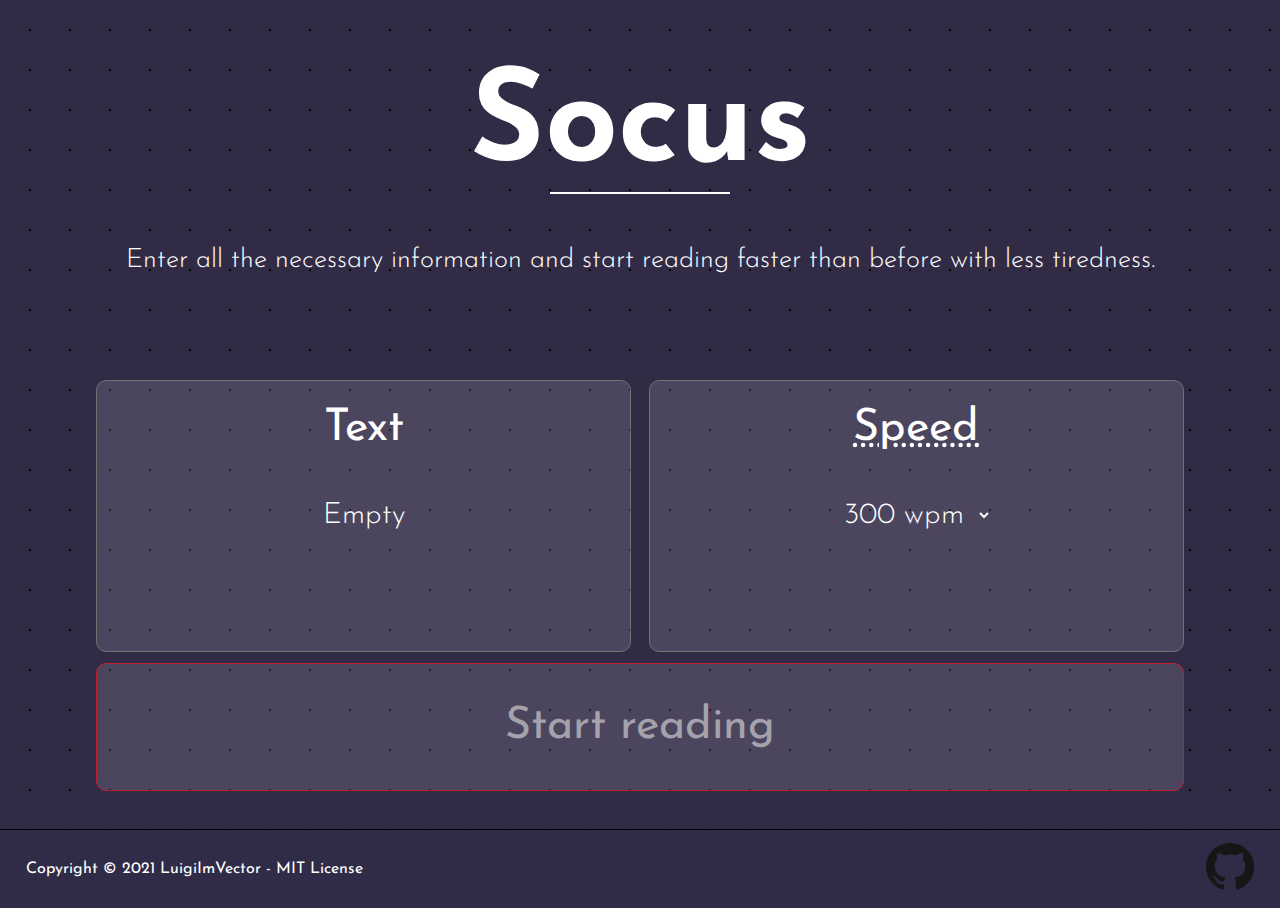
==== index.html @ 09ff41e5 "Fixed typing issue + Reorganize folder structure" ====
<!DOCTYPE html>
<html lang="it">
    <head>
        <link rel="shortcut icon" type="image/png" href="img/logo.png" />
        <title>Socus - Speed Reading</title>

        <meta charset="utf-8" />
        <meta name="viewport" content="width=device-width, initial-scale=1.0" />
        <meta name="description" content="Speed reading tool easy to use. Read without distraction and improve your speed, even when you are tired.">


        <link rel="stylesheet" type="text/css" href="styles/universal.css" />
        <link rel="stylesheet" type="text/css" href="styles/homepage.css" />
        <link rel="preconnect" href="https://fonts.googleapis.com" />
        <link rel="preconnect" href="https://fonts.gstatic.com" crossorigin />
        <link href="https://fonts.googleapis.com/css2?family=Josefin+Sans:wght@100;300;400;700&display=swap" rel="stylesheet" />
    </head>

    <body>
        <div id="popup" class="input-text-popup">
            <textarea placeholder="Insert text"></textarea>
            <div id="input-text-buttons-container">
                <input type="button" id="save-text" class="disabled-button items-button" value="Save"></input>
                <input type="button" id="close" class="items-button" value="Close"></input>
            </div>
            <div id="confirm-popup" class="input-text-popup">
                <div id="alert-text"><b>Warning!</b> Unsaved changes will be lose forever.</div>
                <div id="input-text-buttons-container">
                    <input type="button" id="cancel" class="items-button" value="Cancel"></input>
                    <input type="button" id="confirm-close" class="disabled-button items-button" value="Close"></input>
                </div>
            </div>
            <div id="how-it-works">How it works?</div>
        </div>

        <span id="title">Socus</span>
        <hr />
        <div id="description">Enter all the necessary information and start reading faster than before with less tiredness.</div>

        <div id="container-buttons">
            <div class="side-button">
                <div class="side-button-title">Text</div>
                <div id="text">Empty</div>
            </div>
            <div class="side-button">
                <div class="side-button-title"><abbr title="Word per second">Speed</abbr></div>
                <select id="speed">
                    <option value="100">100 wpm</option>
                    <option value="200">200 wpm</option>
                    <option value="300" selected="selected">300 wpm</option>
                    <option value="400">400 wpm</option>
                    <option value="500">500 wpm</option>
                    <option value="600">600 wpm</option>
                    <option value="700">700 wpm</option>
                    <option value="800">800 wpm</option>
                    <option value="900">900 wpm</option>
                    <option value="1000">1000 wpm</option>
                </select>
            </div>
            <div id="submit" class="disabled-button">Start reading</div>
        </div>

        <footer>
            <span>Copyright © 2021 LuigiImVector - MIT License  </span>
            <a href="https://github.com/LuigiImVector" target="_blank">
                <img src="img/GitHub-Mark-64px.png" alt="Github logo" />
            </a>
        </footer>

        <script src="script.js"></script>
    </body>
</html>
---- styles/universal.css ----
body {
    margin: 0;
    padding: 0;
    background-color: #312B46;
    background-image: radial-gradient(black 1px, transparent 0);
    background-size: 40px 40px;
    background-position: 10px 10px;
    /*background-repeat: repeat;*/
    font-family: 'Josefin Sans', sans-serif;
    color: white;
}

hr {
    width: 14vmax; /* incrase - maybe -  */
    height: 2px;
    background-color: white;
    margin: 0 auto;
    border: none;
}

abbr {
    cursor: help;
}
---- styles/homepage.css ----
.input-text-popup {
    position: fixed;
    width: 98%;
    height: 98%;
    background-color: white;
    border-radius: 20px;
    top: -50%;
    left: 50%;
    transform: translate(-50%, -50%);
    z-index: 420;
    transition: all 0.6s ease-in-out;
}

textarea {
    position: absolute;
    resize: none;
    width: 95%;
    height: 85%;
    border: none;
    border-radius: 20px;
	outline: inherit;
    top: 4%;
    left: 0;
    right: 0;
    margin: 0 auto;
}

#input-text-buttons-container {
    position: absolute;
    bottom: 0;
    left: 50%;
    transform: translate(-50%, -50%);
    display: flex;
    width: 100%;
    height: auto;
    justify-content: center;
    align-items: center;
    flex-direction: row;
    flex-wrap: wrap;
}

.items-button {
    width: 30%;
    height: 5vmax;
    border-radius: 10px;
    border-radius: 20px;
	outline: inherit;
    font-size: initial;
    color: white;
    transition: all 0.2s ease-in-out; /* or linear */
}

#save-text.disabled-button {
    background-color: #28a74594;
    border: 1px solid #28a745;
    cursor: not-allowed;
}

#save-text.enabled-button {
    background-color: #28a745c4;
    border: 1px solid #28a745;
    cursor: pointer;
}

#save-text.enabled-button:hover {
    background-color: #28a746eb;
}

#save-text.enabled-button:active {
    background-color: #28a746;
}

#close, #confirm-close {
    background-color: #BD2130C4;
    border: 1px solid #BD2130;
    cursor: pointer;
    margin-left: 1%;
}

#close:hover, #confirm-close:hover {
    background-color: #BD2130EB;
}

#close:active, #confirm-close:active {
    background-color: #BD2130;
}

#confirm-popup {
    width: 40%;
    height: 40%;
    background-color: #f0f0f0;
    border: 1px solid #e1e1e1;
    text-align: center;
    color: #171717;
    font-size: 1.3vmax;
}

#alert-text {
    margin-top: 15%;
}

b {
    display: inline;
    font-size: 1.4vmax;
    padding-bottom: 0;
}

#confirm-close, #cancel {
    width: 25%;
    height: 4vmax;
    cursor: pointer;
}

#cancel {
    background-color: #e1e1e1a6;
    border: 1px solid #ccc;
    color: #171717;
}

#cancel:hover {
    background-color: #e1e1e1d9;
}

#cancel:active {
    background-color: #e1e1e1;
}

#how-it-works {
    position: absolute;
    bottom: 2%;
    left: 50%;
    transform: translate(-50%, 0);
    color: #121212;
    font-size: 1vmax;
    text-decoration: underline;
    text-decoration-style: dotted;
    cursor: pointer;
}

#how-it-works:hover {
    text-decoration: none;
}

#title {
    display: block;
    margin-top: 5vmax;
    font-size: 14vmax;
    font-weight: 700;
    text-align: center;
    /*border-bottom: 1px solid white;*/
}

#description {
    display: block;
    width: 85%;
    height: auto;
    margin: 0 auto;
    margin-top: 4vmax;
    font-weight: 300;
    font-size: 3.1vmax;
    line-height: 1.2;
    text-align: center;
}

#container-buttons {
    display: flex;
    width: 85%;
    height: auto;
    margin: 0 auto;
    margin-top: 10vmax;
    flex-direction: row;
    flex-wrap: wrap;
    justify-content: space-between;
    margin-bottom: 3vmax;

    -webkit-touch-callout: none;
    -webkit-user-select: none;  
    -khtml-user-select: none; 
    -moz-user-select: none;  
    -ms-user-select: none;    
    user-select: none;
}

.side-button {
    display: flex;
    width: 49%;
    height: 30vh;
    background-color: #FFFFFF21;
    border: 1px solid #707070;
    border-radius: 10px;

    font-weight: 300;
    font-size: 2.3vmax;
    justify-content: center;
    align-items: center;
    flex-direction: column;

    cursor: pointer;
    position: relative;
}

.side-button-title {
    font-size: 3.5vmax;
    font-weight: 400;
    position: absolute;
    top: 3vmax;
}

#speed {
    background-color: transparent;
    border: none;
    font-size: 2.3vmax;
    color: white;
    font-weight: 300;
    font-style: normal;
    font-family: 'Josefin Sans', sans-serif;
}
    
option {
    font-size: 1.8vmax;
    background-color: #fff;
}

#submit {
    display: flex;
    width: 100%;
    height: 10vh;
    margin-top: 1%;
    background-color: #FFFFFF21;
    border-radius: 10px;

    font-weight: 400;
    font-size: 3.5vmax;
    justify-content: center;
    align-items: center;
}

#submit.enabled-button {
    border: 1px solid #28a745;
    color:#FFFFFF;
    cursor: pointer;
}

#submit.enabled-button:hover, .side-button:hover {
    background-color: #FFFFFF2E;
}

#submit.enabled-button:active, .side-button:active {
    background-color: #FFFFFF40;
}

#submit.disabled-button {
    border: 1px solid #BD2130;
    color:#FFFFFF80;
    cursor: not-allowed;
}

footer {
    display: flex;
    width: 100%;
    height: auto;
    padding: 1% 0;
    border-top: 1px solid black;
    background-color: #312B46E6;
    /*background-color: #312B46;*/
    justify-content: space-between;
    align-items: center;
    flex-direction: row;
}

footer > span {
    font-size: initial;
    margin: 0 0 0 2%;
}

footer > a {
    margin: 0 2% 0 0;
}

footer > a > img {
    width: 48px;
    height: auto;
}

@media (max-width: 991.98px) {
    #confirm-popup {
        width: 60%;
        font-size: 1.8vmax;
    }
    
    b {
        font-size: 2vmax;
        display: block;
        padding-bottom: 10px;
    }
    
    #confirm-close, #cancel {
        width: 35%;
        height: 5vmax;
    }
    
    #alert-text {
        margin-top: 20%;
    }    

    #how-it-works {
        bottom: 0%;
        font-size: 1.8vmax;
    }

    #title {
        font-size: 14vmax;
    }
    
    #description {
        font-size: 3.1vmax;
    }
    
    #container-buttons {
        margin-top: 10vmax;
    }

    .side-button-title {
        top: 3vmax;
    }
    
    #submit {
        height: 10vh;
    }

    .items-button {
        border-radius: 10px;
        font-size: 15px;
    }

    footer {
        padding: 5% 0;
        flex-direction: column;
    }
    
    footer > span {
        font-size: 0.8em;
        margin: 0 2% 5% 0;
    }
    
    footer > a > img {
        width: 48px;
        /*width: 32px;*/
    }
}

@media (min-width: 1200px) {
    #confirm-popup {
        width: 40%;
        font-size: 1.3vmax;
    }
  
    b {
        display: inline;
        font-size: 1.4vmax; 
        padding-bottom: 0;
    }
    
    #confirm-close, #cancel {
        width: 25%;
        height: 4vmax;
    }
    
    #alert-text {
        margin-top: 15%;
    }

    #how-it-works {
        bottom: 1%;
        font-size: 1vmax;
    }

    #title {
        font-size: 10vmax;
        /*font-size: 12vmax;*/
    }
  
    #description {
        font-size: 2.1vmax;
    }

    #container-buttons {
        margin-top: 8vmax;
        /*margin-top: 9vmax;*/
    }
  
    .side-button-title {
        top: 2vmax;
    }
    
    #submit {
        height: 14vh;
    }

    .items-button {
        border-radius: 20px;
        font-size: initial;
    }

    footer {
        padding: 1% 0;
        flex-direction: row;
    }
    
    footer > span {
        font-size: initial;
        margin: 0 0 0 2%;
    }
    
    footer > a > img {
        width: 48px;
    }
}
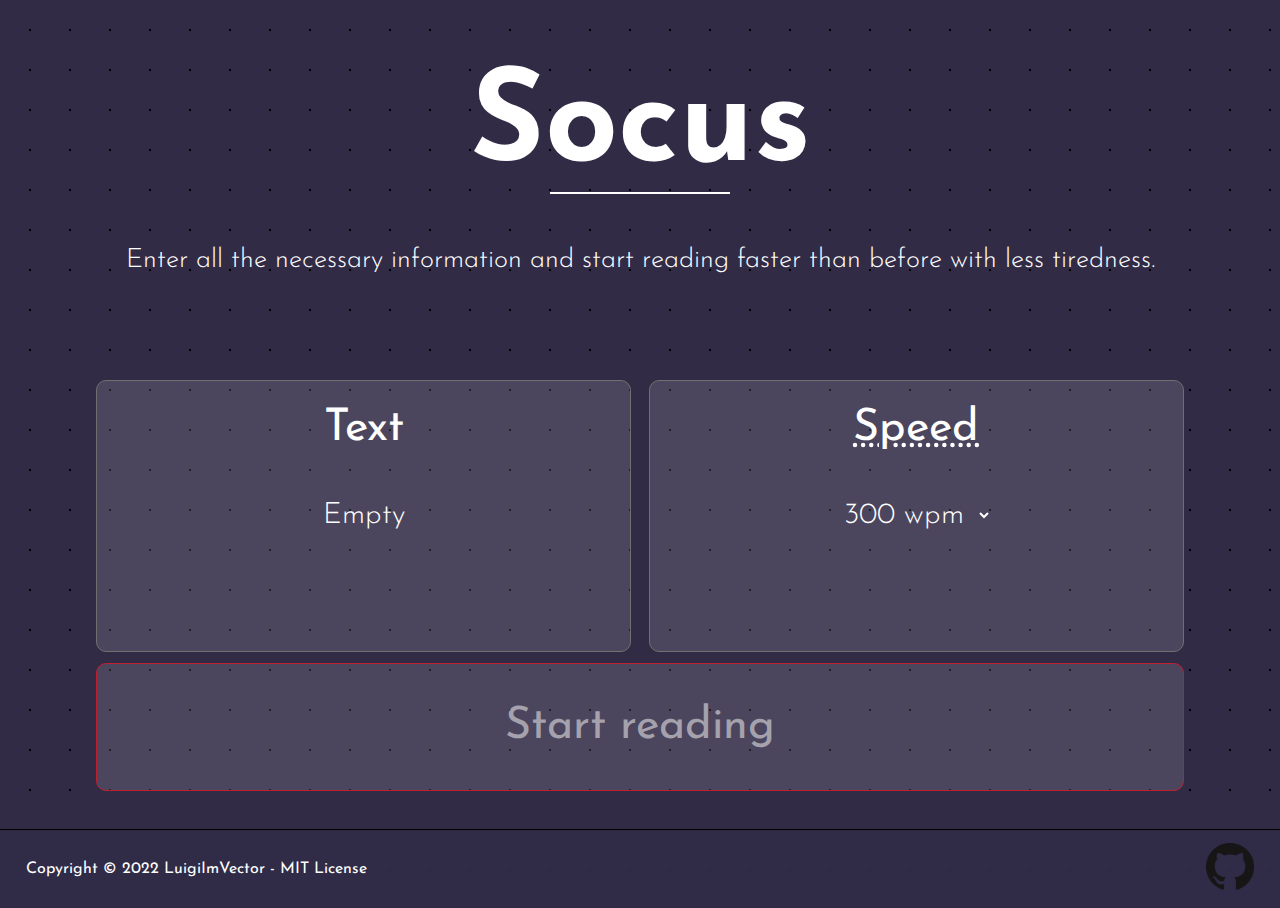
==== commit 7025dd42: "Update copyright year" ====
--- a/index.html
+++ b/index.html
@@ -6,7 +6,8 @@
 
         <meta charset="utf-8" />
         <meta name="viewport" content="width=device-width, initial-scale=1.0" />
-        <meta name="description" content="Speed reading tool easy to use. Read without distraction and improve your speed, even when you are tired.">
+        <meta name="description" content="Free fast reading tool easy to use. Read without distraction and improve your speed, even when you are tired.">
+        <meta name="keywords" content="fast reader, speed reader, read, tool, free" />
 
 
         <link rel="stylesheet" type="text/css" href="styles/universal.css" />
@@ -61,12 +62,12 @@
         </div>
 
         <footer>
-            <span>Copyright © 2021 LuigiImVector - MIT License  </span>
-            <a href="https://github.com/LuigiImVector" target="_blank">
+            <span>Copyright © 2022 LuigiImVector - MIT License  </span>
+            <a href="https://github.com/LuigiImVector/Socus" target="_blank">
                 <img src="img/GitHub-Mark-64px.png" alt="Github logo" />
             </a>
         </footer>
 
         <script src="script.js"></script>
     </body>
-</html>+</html>
--- a/styles/homepage.css
+++ b/styles/homepage.css
@@ -220,6 +220,7 @@
 option {
     font-size: 1.8vmax;
     background-color: #fff;
+    color: #121212;
 }
 
 #submit {
